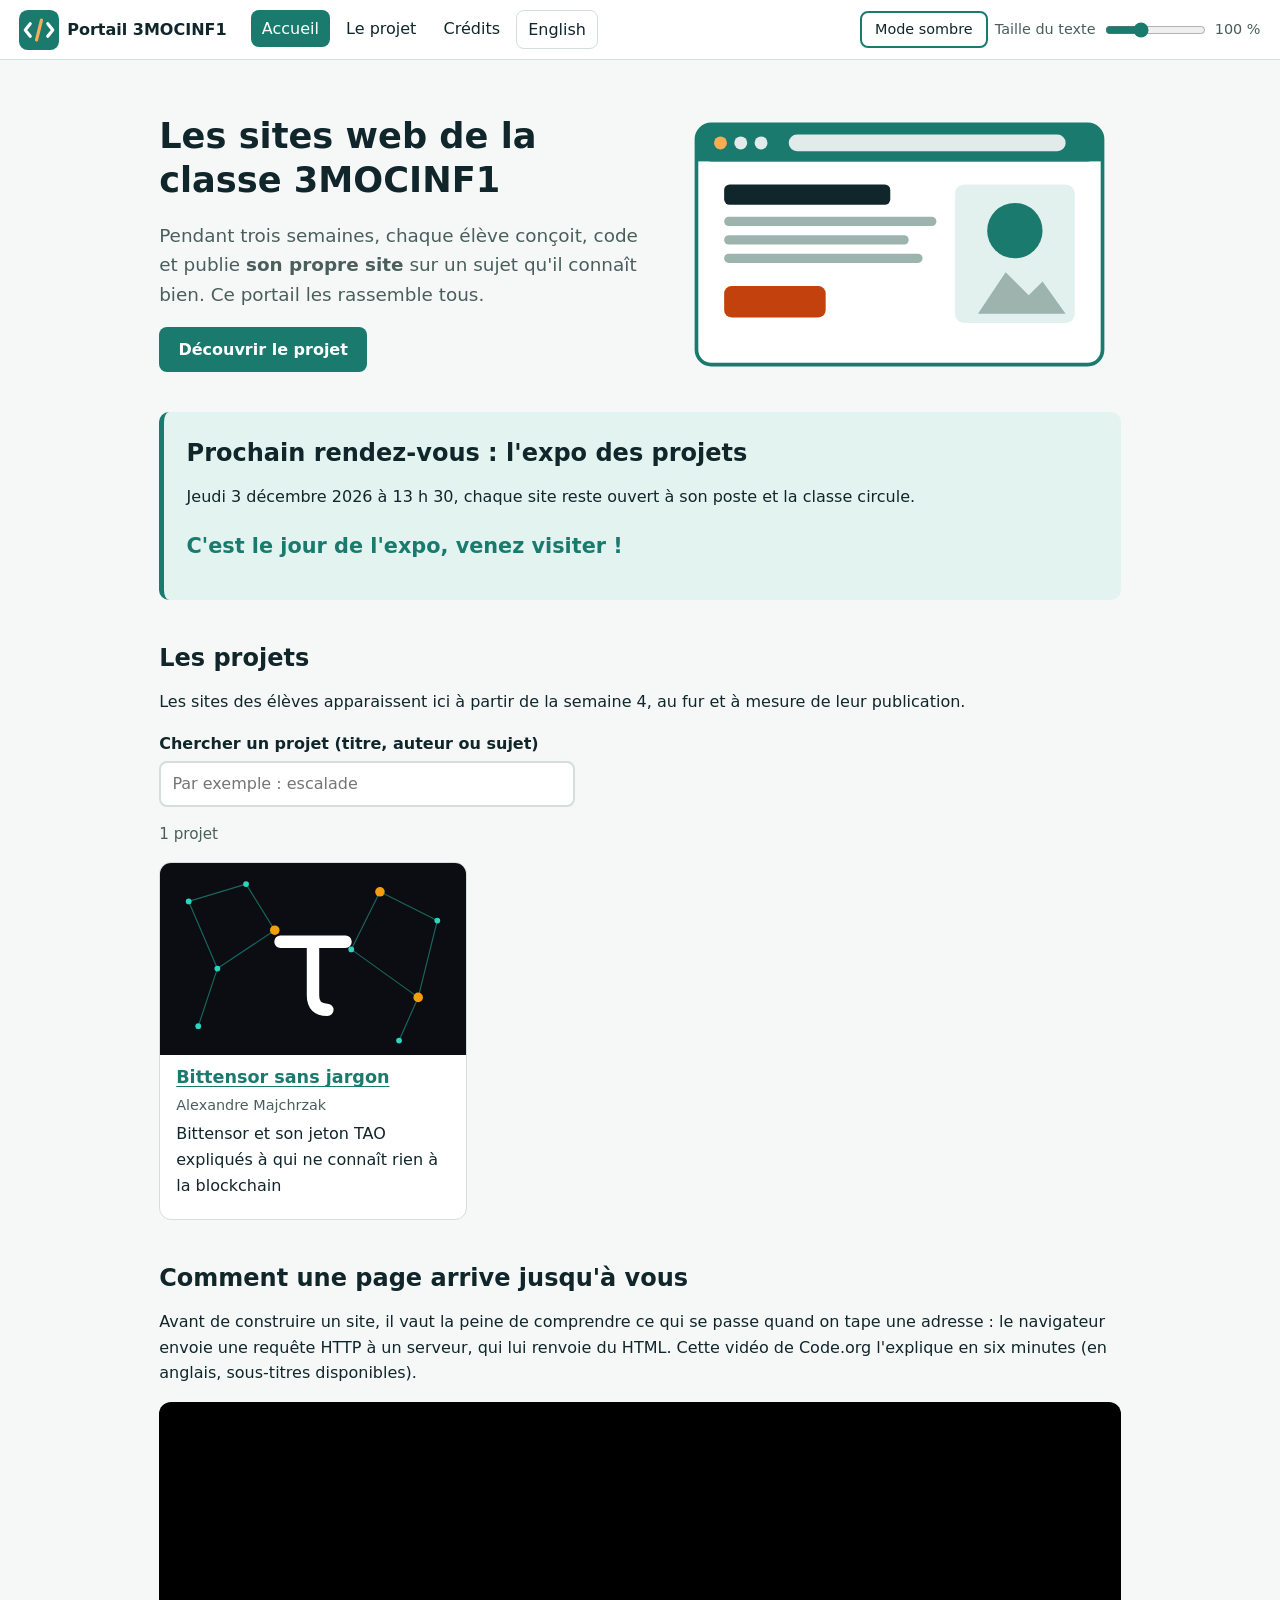
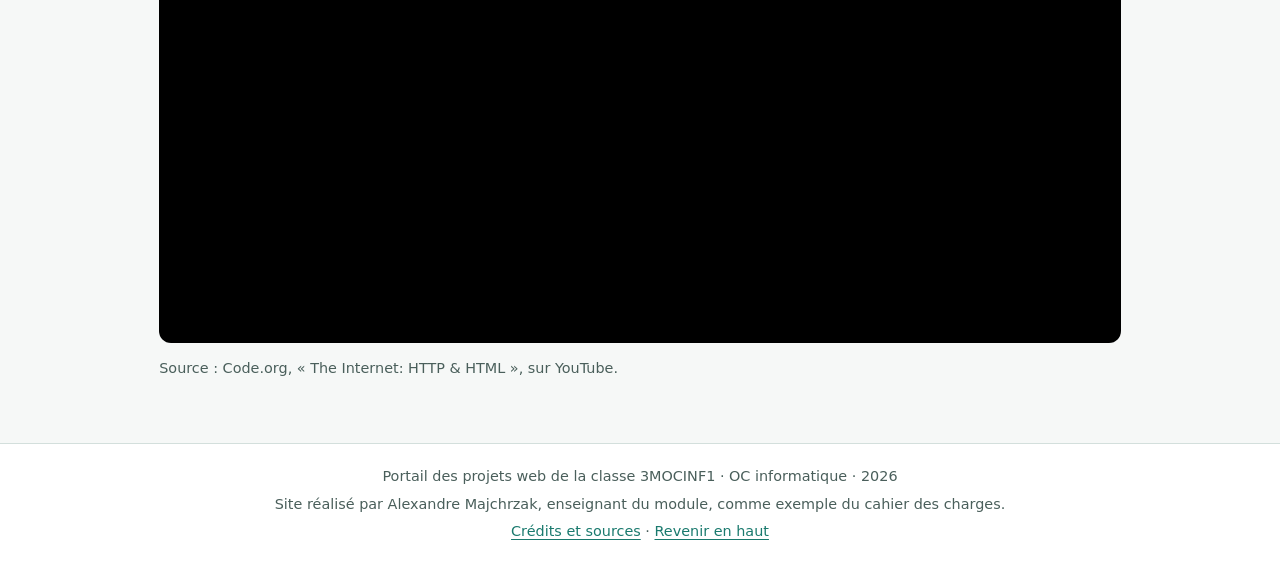
==== index.html @ ae036b1b "Publication du portail de la classe 3MOCINF1 - accueil avec la liste des projets, la recherche et le" ====
<!DOCTYPE html>
<html lang="fr">
<head>
  <meta charset="utf-8">
  <meta name="viewport" content="width=device-width, initial-scale=1">
  <title>Accueil · Portail 3MOCINF1</title>
  <meta name="description" content="Les sites web réalisés par les élèves de la classe 3MOCINF1, publiés sur GitHub Pages.">
  <link rel="icon" href="img/logo.svg" type="image/svg+xml">
  <link rel="stylesheet" href="style.css">
  <script src="script.js" defer></script>
</head>
<body id="haut">
  <a class="saut" href="#contenu">Aller au contenu</a>

  <header class="entete">
    <div class="entete-ligne">
      <a class="marque" href="index.html">
        <img src="img/logo.svg" alt="" width="40" height="40">
        <span>Portail 3MOCINF1</span>
      </a>
      <button class="menu-bouton" aria-expanded="false" aria-controls="menu">Menu</button>
    </div>
    <nav id="menu" class="menu" aria-label="Navigation principale">
      <ul>
        <li><a href="index.html" aria-current="page">Accueil</a></li>
        <li><a href="projet.html">Le projet</a></li>
        <li><a href="credits.html">Crédits</a></li>
        <li><a href="index-en.html" lang="en" hreflang="en" class="lien-langue">English</a></li>
      </ul>
    </nav>
    <div class="reglages" role="group" aria-label="Réglages d'affichage">
      <button id="bouton-theme" class="bouton-theme" aria-pressed="false">Mode sombre</button>
      <label for="curseur-taille">Taille du texte</label>
      <input type="range" id="curseur-taille" min="80" max="140" step="10" value="100">
      <span id="valeur-taille">100 %</span>
    </div>
  </header>

  <main id="contenu">
    <section class="hero">
      <div>
        <h1>Les sites web de la classe 3MOCINF1</h1>
        <p class="chapeau">Pendant trois semaines, chaque élève conçoit, code et publie <strong>son propre site</strong> sur un sujet qu'il connaît bien. Ce portail les rassemble tous.</p>
        <p><a class="bouton-lien" href="projet.html">Découvrir le projet</a></p>
      </div>
      <img src="img/accueil.svg" alt="Dessin d'une fenêtre de navigateur qui affiche une page web : un titre, des lignes de texte, un bouton orange et une image" width="480" height="300">
    </section>

    <section class="encart" aria-labelledby="titre-expo">
      <h2 id="titre-expo">Prochain rendez-vous : l'expo des projets</h2>
      <p>Jeudi 3 décembre 2026 à 13 h 30, chaque site reste ouvert à son poste et la classe circule.</p>
      <p class="compte" id="compte">Rendez-vous le jeudi 3 décembre 2026.</p>
    </section>

    <section aria-labelledby="titre-projets">
      <h2 id="titre-projets">Les projets</h2>
      <p>Les sites des élèves apparaissent ici à partir de la semaine 4, au fur et à mesure de leur publication.</p>
      <div class="recherche">
        <label for="filtre">Chercher un projet (titre, auteur ou sujet)</label>
        <input type="search" id="filtre" placeholder="Par exemple : escalade">
      </div>
      <p id="nombre-projets" class="nombre" aria-live="polite"></p>
      <ul id="projets" class="cartes"></ul>
      <noscript><p>Activez JavaScript pour afficher la liste des projets.</p></noscript>
    </section>

    <section aria-labelledby="titre-video">
      <h2 id="titre-video">Comment une page arrive jusqu'à vous</h2>
      <p>Avant de construire un site, il vaut la peine de comprendre ce qui se passe quand on tape une adresse : le navigateur envoie une requête HTTP à un serveur, qui lui renvoie du HTML. Cette vidéo de Code.org l'explique en six minutes (en anglais, sous-titres disponibles).</p>
      <div class="video">
        <iframe src="https://www.youtube-nocookie.com/embed/kBXQZMmiA4s" title="Vidéo de Code.org : The Internet, HTTP and HTML" loading="lazy" allow="encrypted-media; picture-in-picture" allowfullscreen></iframe>
      </div>
      <p class="source">Source : Code.org, « The Internet: HTTP &amp; HTML », sur YouTube.</p>
    </section>
  </main>

  <footer class="pied">
    <p>Portail des projets web de la classe 3MOCINF1 · OC informatique · 2026</p>
    <p>Site réalisé par Alexandre Majchrzak, enseignant du module, comme exemple du cahier des charges.</p>
    <p><a href="credits.html">Crédits et sources</a> · <a href="#haut">Revenir en haut</a></p>
  </footer>
  <aside id="bandeau" class="bandeau" aria-labelledby="bandeau-titre" hidden>
    <p id="bandeau-titre"><strong>Ne ratez aucun projet !</strong> Recevez une alerte à chaque nouveau site publié.</p>
    <div class="bandeau-boutons">
      <button class="bandeau-oui">Oui, je veux réussir mon projet</button>
      <button class="bandeau-non">non merci, je préfère rater le mien</button>
    </div>
  </aside>
</body>
</html>
---- style.css ----
/* Feuille de style unique du portail 3MOCINF1 */

/* ---------- Couleurs (mode clair par défaut) ---------- */
:root {
  --fond: #f6f8f7;
  --carte: #ffffff;
  --texte: #10262b;
  --doux: #4a5f5b;
  --bord: #d3dfdc;
  --accent: #1a7a6e;
  --accent-texte: #ffffff;
  --orange: #c2410c;
  --surligne: #e3f3f0;
  color-scheme: light;
}

body.sombre {
  --fond: #0f1a19;
  --carte: #172624;
  --texte: #e2ebe9;
  --doux: #a9bcb8;
  --bord: #2c403d;
  --accent: #5cc5b5;
  --accent-texte: #0f1a19;
  --orange: #fb923c;
  --surligne: #1d3532;
  color-scheme: dark;
}

/* ---------- Règles sur les balises ---------- */
* { box-sizing: border-box; }

html { scroll-behavior: smooth; }

body {
  margin: 0;
  background: var(--fond);
  color: var(--texte);
  font-family: system-ui, -apple-system, "Segoe UI", Roboto, sans-serif;
  line-height: 1.6;
  transition: background 0.3s, color 0.3s;
}

h1, h2, h3 { line-height: 1.25; }
h1 { font-size: 2.2em; margin: 0.4em 0; }
h2 { font-size: 1.5em; margin: 1.8em 0 0.5em; }
h3 { font-size: 1.1em; margin: 1.2em 0 0.3em; }

a { color: var(--accent); text-underline-offset: 3px; }
a:hover { text-decoration-thickness: 2px; }

img { max-width: 100%; height: auto; }

code {
  font-family: ui-monospace, Menlo, monospace;
  font-size: 0.9em;
  background: var(--surligne);
  padding: 0.1em 0.35em;
  border-radius: 4px;
}

button, input { font: inherit; }

button {
  cursor: pointer;
  border: 2px solid var(--accent);
  background: var(--carte);
  color: var(--texte);
  border-radius: 8px;
  padding: 0.35em 0.9em;
}

button:hover { background: var(--surligne); }

:focus-visible {
  outline: 3px solid var(--orange);
  outline-offset: 3px;
}

main {
  max-width: 1000px;
  margin: 0 auto;
  padding: 1em 1.2em 3em;
}

table {
  width: 100%;
  border-collapse: collapse;
  background: var(--carte);
  border: 1px solid var(--bord);
}

caption { text-align: left; color: var(--doux); padding-bottom: 0.5em; }
th, td { text-align: left; padding: 0.6em 0.8em; border-bottom: 1px solid var(--bord); vertical-align: top; }
thead th { background: var(--surligne); }

details {
  background: var(--carte);
  border: 1px solid var(--bord);
  border-radius: 10px;
  padding: 0.8em 1em;
}

summary { cursor: pointer; font-weight: 600; color: var(--accent); }

/* ---------- Lien d'évitement ---------- */
.saut {
  position: absolute;
  left: 1em;
  top: -4em;
  background: var(--accent);
  color: var(--accent-texte);
  padding: 0.5em 1em;
  border-radius: 0 0 8px 8px;
  z-index: 20;
}

.saut:focus { top: 0; }

/* ---------- En-tête ---------- */
.entete {
  background: var(--carte);
  border-bottom: 1px solid var(--bord);
  display: flex;
  flex-wrap: wrap;
  align-items: center;
  gap: 0.6em 1.5em;
  padding: 0.6em 1.2em;
  position: sticky;
  top: 0;
  z-index: 10;
}

.entete-ligne { display: flex; align-items: center; justify-content: space-between; gap: 1em; }

.marque {
  display: flex;
  align-items: center;
  gap: 0.5em;
  font-weight: 700;
  color: var(--texte);
  text-decoration: none;
}

.menu-bouton { display: none; }

.menu ul {
  list-style: none;
  display: flex;
  gap: 0.3em;
  margin: 0;
  padding: 0;
}

.menu a {
  display: block;
  padding: 0.35em 0.7em;
  border-radius: 8px;
  text-decoration: none;
  color: var(--texte);
}

.menu a:hover { background: var(--surligne); }

.menu a[aria-current="page"] {
  background: var(--accent);
  color: var(--accent-texte);
}

.lien-langue { border: 1px solid var(--bord); }

.reglages {
  margin-left: auto;
  display: flex;
  align-items: center;
  gap: 0.5em;
  font-size: 0.9em;
  color: var(--doux);
}

.reglages input { width: 7em; accent-color: var(--accent); }
#valeur-taille { min-width: 3.2em; }

/* ---------- Accueil ---------- */
.hero {
  display: grid;
  grid-template-columns: 1.1fr 1fr;
  gap: 2em;
  align-items: center;
  padding: 1.5em 0;
}

.chapeau { font-size: 1.15em; color: var(--doux); }

.bouton-lien {
  display: inline-block;
  background: var(--accent);
  color: var(--accent-texte);
  padding: 0.6em 1.2em;
  border-radius: 8px;
  font-weight: 600;
  text-decoration: none;
}

.bouton-lien:hover { filter: brightness(1.1); }

.encart {
  background: var(--surligne);
  border-left: 5px solid var(--accent);
  border-radius: 10px;
  padding: 0.4em 1.4em 1em;
}

.encart h2 { margin-top: 0.8em; }

.compte { font-size: 1.3em; font-weight: 700; color: var(--accent); }

.recherche label { display: block; font-weight: 600; margin-bottom: 0.3em; }

.recherche input {
  width: 100%;
  max-width: 26em;
  padding: 0.5em 0.7em;
  border: 2px solid var(--bord);
  border-radius: 8px;
  background: var(--carte);
  color: var(--texte);
}

.nombre { color: var(--doux); font-size: 0.95em; }

.cartes {
  list-style: none;
  padding: 0;
  display: grid;
  grid-template-columns: repeat(auto-fill, minmax(240px, 1fr));
  gap: 1.2em;
}

.carte {
  background: var(--carte);
  border: 1px solid var(--bord);
  border-radius: 12px;
  overflow: hidden;
  display: flex;
  flex-direction: column;
  transition: transform 0.2s, box-shadow 0.2s;
}

.carte:hover { transform: translateY(-3px); box-shadow: 0 8px 20px rgb(0 0 0 / 0.12); }

.carte img { display: block; width: 100%; aspect-ratio: 16 / 10; object-fit: cover; background: var(--surligne); }
.carte-corps { padding: 0.8em 1em 1em; flex: 1; }
.carte h3 { margin: 0 0 0.2em; }
.carte p { margin: 0.3em 0; }
.auteur { color: var(--doux); font-size: 0.9em; }
.etiquette {
  display: inline-block;
  font-size: 0.8em;
  padding: 0.05em 0.6em;
  border-radius: 999px;
  border: 1px solid var(--orange);
  color: var(--orange);
}

.video {
  position: relative;
  aspect-ratio: 16 / 9;
  border-radius: 12px;
  overflow: hidden;
  background: #000;
}

.video iframe { position: absolute; inset: 0; width: 100%; height: 100%; border: 0; }

.source { color: var(--doux); font-size: 0.9em; }

/* ---------- Page projet ---------- */
.etapes { list-style: none; padding: 0; display: grid; gap: 1em; }

.etapes li {
  display: flex;
  gap: 1.2em;
  align-items: center;
  background: var(--carte);
  border: 1px solid var(--bord);
  border-radius: 12px;
  padding: 0.8em 1.2em;
}

.etapes img { width: 90px; flex-shrink: 0; }
.etapes h3 { margin-top: 0; }
.etapes p { margin: 0; }

.etapes li.actuelle { border: 2px solid var(--orange); background: var(--surligne); }

.etapes li.actuelle h3::after {
  content: attr(data-maintenant);
  margin-left: 0.6em;
  font-size: 0.75em;
  color: var(--orange);
}

.colonnes { display: grid; grid-template-columns: 1fr 1fr; gap: 0 2.5em; }

/* ---------- Pied de page ---------- */
.pied {
  border-top: 1px solid var(--bord);
  background: var(--carte);
  color: var(--doux);
  text-align: center;
  padding: 1.2em;
  font-size: 0.9em;
}

.pied p { margin: 0.3em 0; }

/* ---------- Bandeau d'alerte (le dark pattern volontaire) ---------- */
.bandeau {
  position: fixed;
  left: 50%;
  bottom: 1.2em;
  transform: translateX(-50%);
  width: min(560px, calc(100% - 2em));
  background: var(--carte);
  border: 2px solid var(--accent);
  border-radius: 14px;
  box-shadow: 0 10px 30px rgb(0 0 0 / 0.25);
  padding: 1em 1.2em;
  z-index: 30;
  animation: monte 0.4s ease-out;
}

.bandeau p { margin: 0 0 0.8em; }
.bandeau-boutons { display: flex; flex-wrap: wrap; align-items: center; gap: 0.8em; }

.bandeau-oui {
  background: var(--accent);
  color: var(--accent-texte);
  font-weight: 700;
}

.bandeau-non {
  border: 0;
  background: none;
  padding: 0.2em;
  font-size: 0.8em;
  color: var(--doux);
  text-decoration: underline;
}

@keyframes monte {
  from { transform: translate(-50%, 30px); opacity: 0; }
  to { transform: translateX(-50%); opacity: 1; }
}

@media (prefers-reduced-motion: reduce) {
  *, *::before, *::after { animation: none !important; transition: none !important; scroll-behavior: auto !important; }
}

/* ---------- Téléphone ---------- */
@media (max-width: 700px) {
  h1 { font-size: 1.7em; }
  .entete { position: static; }
  .entete-ligne { width: 100%; }
  .menu-bouton { display: inline-block; }
  .menu { width: 100%; display: none; }
  .menu.ouvert { display: block; }
  .menu ul { flex-direction: column; }
  .reglages { margin-left: 0; }
  .reglages input { width: 4.5em; }
  .hero { grid-template-columns: 1fr; }
  .colonnes { grid-template-columns: 1fr; }
  .etapes li { flex-direction: column; align-items: flex-start; }
  .etapes img { width: 70px; }
  table { font-size: 0.9em; }
  th, td { padding: 0.5em; }
}
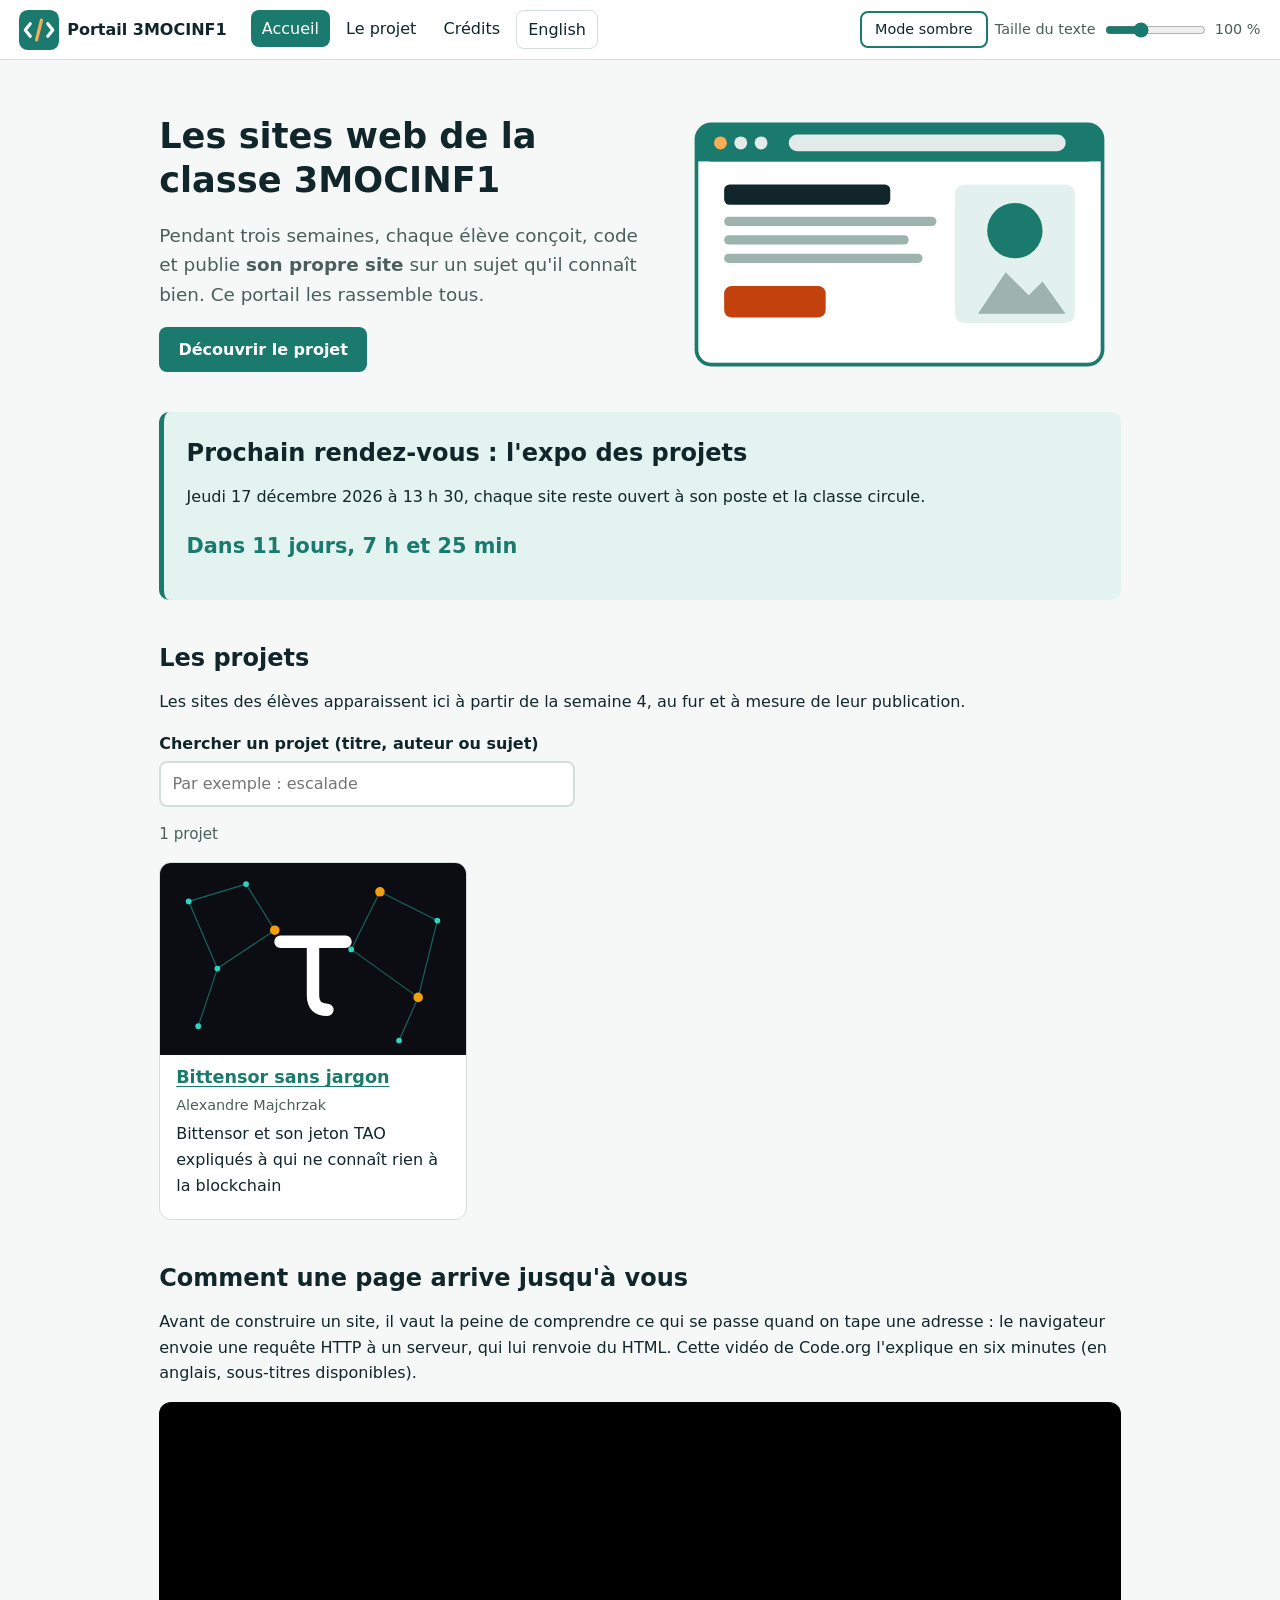
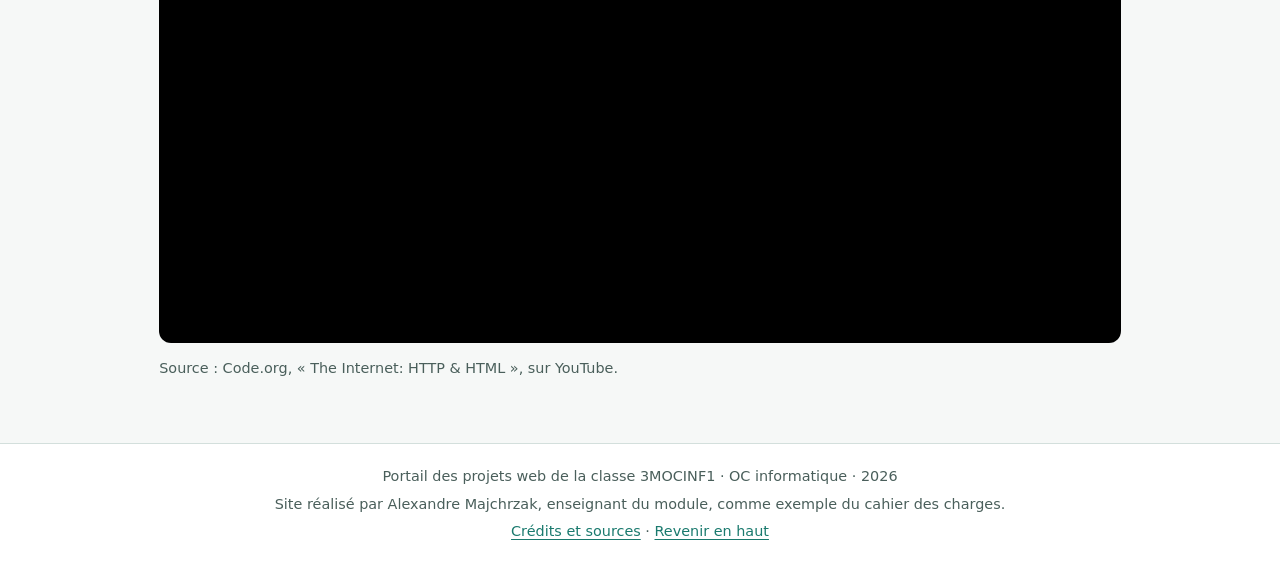
==== commit f07ec262: "Décale le calendrier pour le compte à rebours  Adapation du countdown car pas de cours les 19 novemb" ====
--- a/index.html
+++ b/index.html
@@ -48,8 +48,8 @@
 
     <section class="encart" aria-labelledby="titre-expo">
       <h2 id="titre-expo">Prochain rendez-vous : l'expo des projets</h2>
-      <p>Jeudi 3 décembre 2026 à 13 h 30, chaque site reste ouvert à son poste et la classe circule.</p>
-      <p class="compte" id="compte">Rendez-vous le jeudi 3 décembre 2026.</p>
+      <p>Jeudi 17 décembre 2026 à 13 h 30, chaque site reste ouvert à son poste et la classe circule.</p>
+      <p class="compte" id="compte">Rendez-vous le jeudi 17 décembre 2026.</p>
     </section>
 
     <section aria-labelledby="titre-projets">
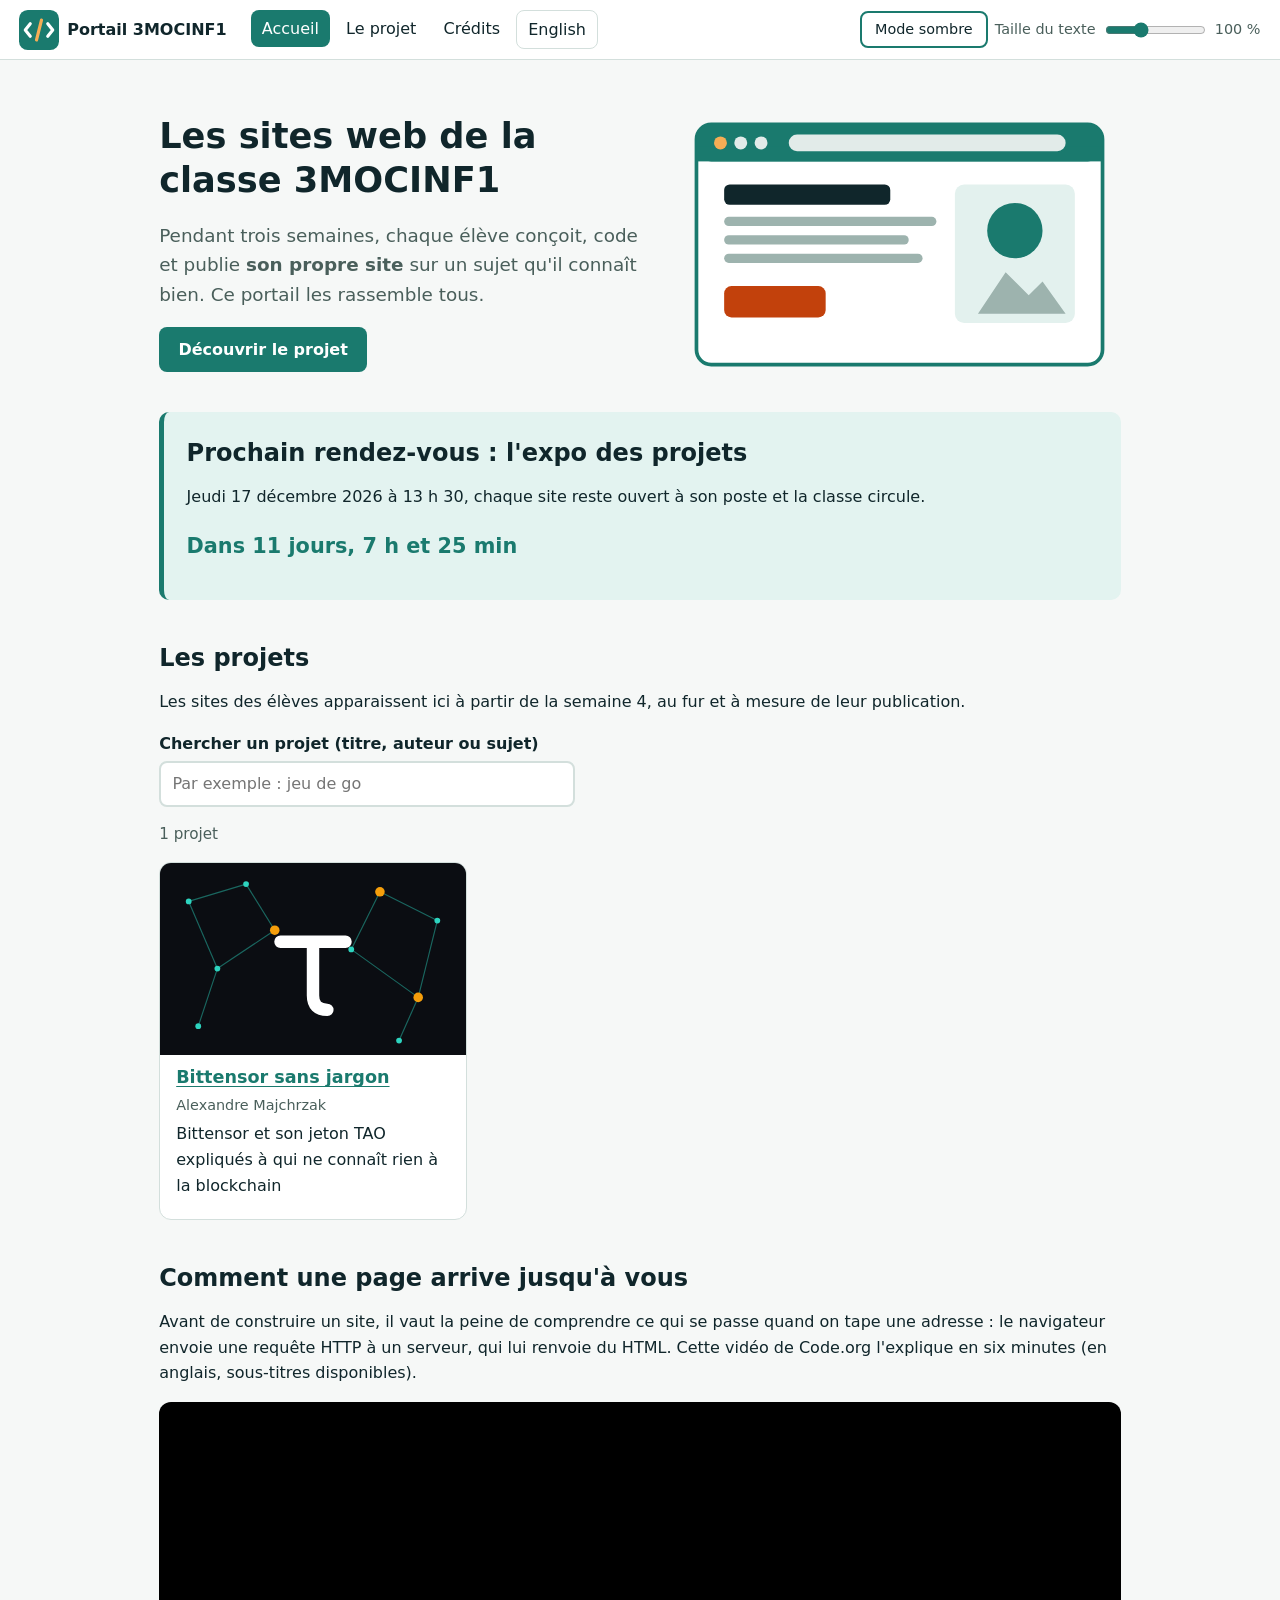
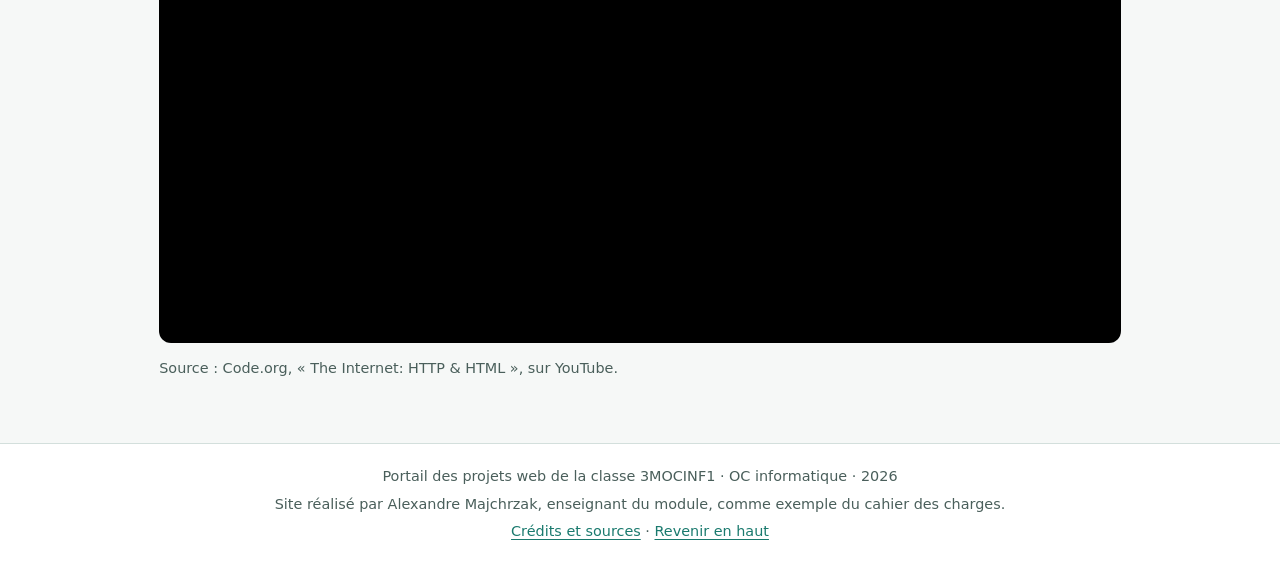
==== commit 79666255: "Remplace l'exemple de sujet par le jeu de go L'exemple de l'escalade était trop banal. Le nouveau su" ====
--- a/index.html
+++ b/index.html
@@ -57,7 +57,7 @@
       <p>Les sites des élèves apparaissent ici à partir de la semaine 4, au fur et à mesure de leur publication.</p>
       <div class="recherche">
         <label for="filtre">Chercher un projet (titre, auteur ou sujet)</label>
-        <input type="search" id="filtre" placeholder="Par exemple : escalade">
+        <input type="search" id="filtre" placeholder="Par exemple : jeu de go">
       </div>
       <p id="nombre-projets" class="nombre" aria-live="polite"></p>
       <ul id="projets" class="cartes"></ul>
